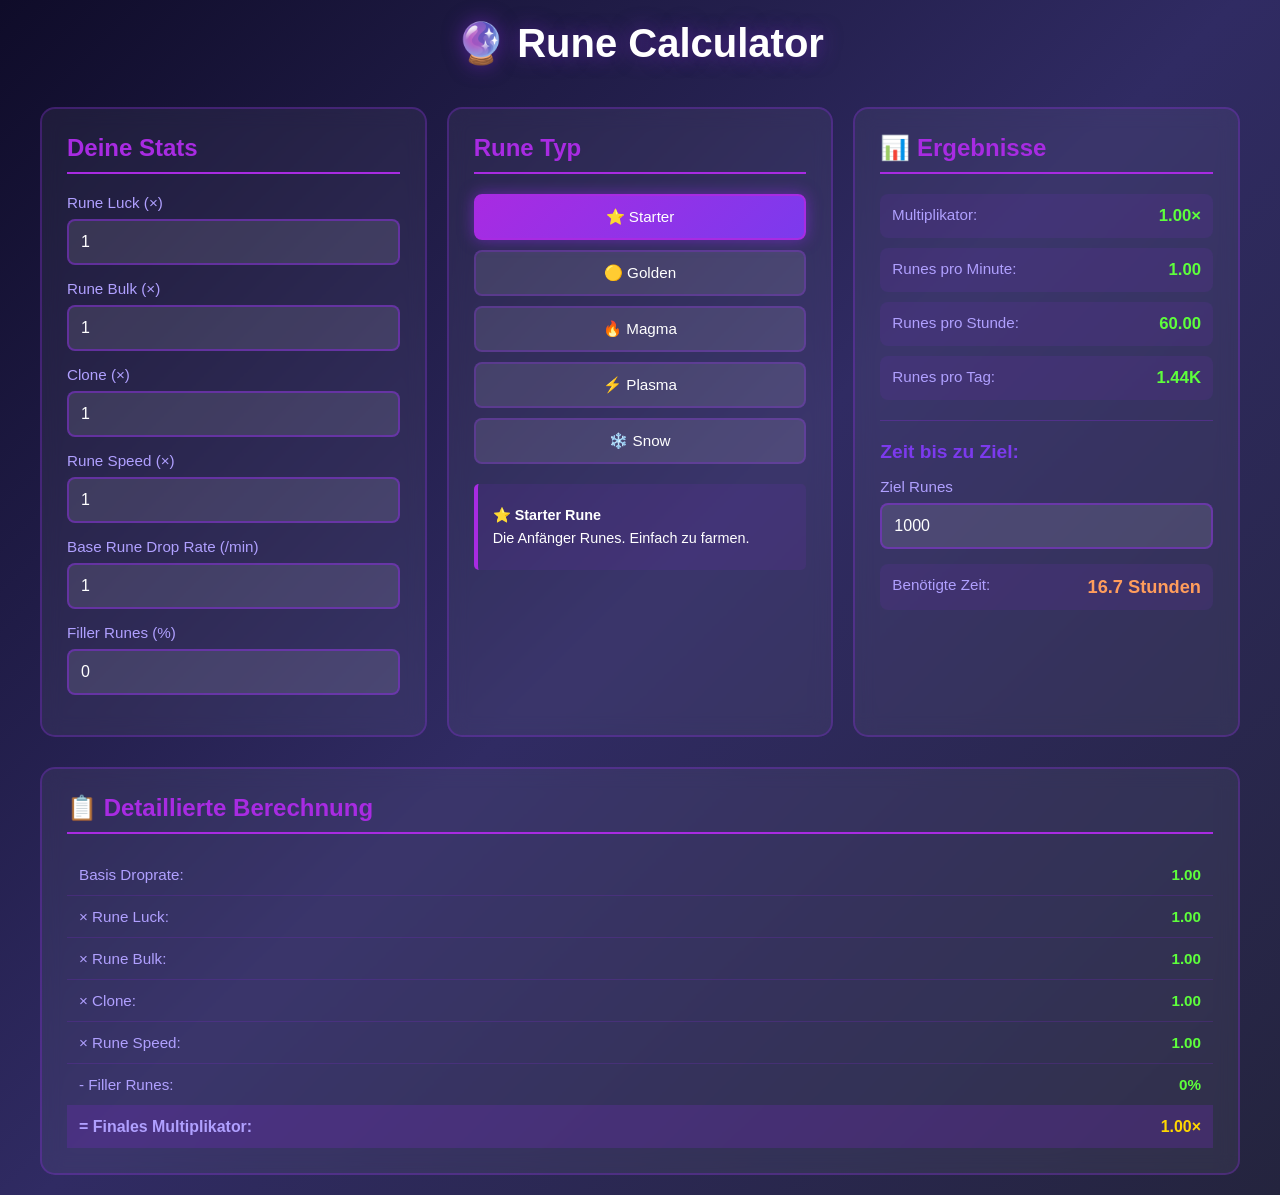
==== rune-calc.html @ be3c0872 "Add Rune Calculator - HTML, CSS, JavaScript" ====
<!DOCTYPE html>
<html lang="de">
<head>
    <meta charset="UTF-8">
    <meta name="viewport" content="width=device-width, initial-scale=1.0">
    <title>Rune Calculator</title>
    <link rel="stylesheet" href="rune-style.css">
</head>
<body>
    <div class="container">
        <h1>🔮 Rune Calculator</h1>
        
        <div class="main-grid">
            <!-- Input Panel -->
            <div class="input-panel">
                <h2>Deine Stats</h2>
                
                <div class="input-group">
                    <label>Rune Luck (×)</label>
                    <input type="number" id="runeLuck" value="1" min="1" step="0.1" oninput="calculate()">
                </div>

                <div class="input-group">
                    <label>Rune Bulk (×)</label>
                    <input type="number" id="runeBulk" value="1" min="1" step="0.1" oninput="calculate()">
                </div>

                <div class="input-group">
                    <label>Clone (×)</label>
                    <input type="number" id="clone" value="1" min="1" step="0.1" oninput="calculate()">
                </div>

                <div class="input-group">
                    <label>Rune Speed (×)</label>
                    <input type="number" id="runeSpeed" value="1" min="0.1" step="0.1" oninput="calculate()">
                </div>

                <div class="input-group">
                    <label>Base Rune Drop Rate (/min)</label>
                    <input type="number" id="baseDropRate" value="1" min="0.1" step="0.1" oninput="calculate()">
                </div>

                <div class="input-group">
                    <label>Filler Runes (%)</label>
                    <input type="number" id="fillerRunes" value="0" min="0" max="100" step="1" oninput="calculate()">
                </div>
            </div>

            <!-- Rune Types Selection -->
            <div class="rune-types-panel">
                <h2>Rune Typ</h2>
                
                <div class="rune-type-selector">
                    <button class="rune-btn active" data-type="starter" onclick="selectRuneType('starter')">
                        ⭐ Starter
                    </button>
                    <button class="rune-btn" data-type="golden" onclick="selectRuneType('golden')">
                        🟡 Golden
                    </button>
                    <button class="rune-btn" data-type="magma" onclick="selectRuneType('magma')">
                        🔥 Magma
                    </button>
                    <button class="rune-btn" data-type="plasma" onclick="selectRuneType('plasma')">
                        ⚡ Plasma
                    </button>
                    <button class="rune-btn" data-type="snow" onclick="selectRuneType('snow')">
                        ❄️ Snow
                    </button>
                </div>

                <div class="rune-info">
                    <p id="runeTypeInfo">Wähle einen Rune Typ</p>
                </div>
            </div>

            <!-- Results Panel -->
            <div class="results-panel">
                <h2>📊 Ergebnisse</h2>
                
                <div class="result-item">
                    <span>Multiplikator:</span>
                    <strong id="multiplier">1.00×</strong>
                </div>

                <div class="result-item">
                    <span>Runes pro Minute:</span>
                    <strong id="runesPerMin">1.00</strong>
                </div>

                <div class="result-item">
                    <span>Runes pro Stunde:</span>
                    <strong id="runesPerHour">60.00</strong>
                </div>

                <div class="result-item">
                    <span>Runes pro Tag:</span>
                    <strong id="runesPerDay">86,400.00</strong>
                </div>

                <hr>

                <h3>Zeit bis zu Ziel:</h3>
                
                <div class="input-group">
                    <label>Ziel Runes</label>
                    <input type="number" id="targetRunes" value="1000" oninput="calculate()">
                </div>

                <div class="result-item time-result">
                    <span>Benötigte Zeit:</span>
                    <strong id="timeNeeded">-</strong>
                </div>
            </div>
        </div>

        <!-- Details Table -->
        <div class="details-section">
            <h2>📋 Detaillierte Berechnung</h2>
            <table class="details-table">
                <tr>
                    <td>Basis Droprate:</td>
                    <td id="detail-base">1.00</td>
                </tr>
                <tr>
                    <td>× Rune Luck:</td>
                    <td id="detail-luck">1.00</td>
                </tr>
                <tr>
                    <td>× Rune Bulk:</td>
                    <td id="detail-bulk">1.00</td>
                </tr>
                <tr>
                    <td>× Clone:</td>
                    <td id="detail-clone">1.00</td>
                </tr>
                <tr>
                    <td>× Rune Speed:</td>
                    <td id="detail-speed">1.00</td>
                </tr>
                <tr>
                    <td>- Filler Runes:</td>
                    <td id="detail-filler">0%</td>
                </tr>
                <tr class="highlight">
                    <td><strong>= Finales Multiplikator:</strong></td>
                    <td><strong id="detail-final">1.00×</strong></td>
                </tr>
            </table>
        </div>
    </div>

    <script src="rune-script.js"></script>
</body>
</html>
---- rune-style.css ----
* {
    margin: 0;
    padding: 0;
    box-sizing: border-box;
}

body {
    background: linear-gradient(135deg, #0f0c29 0%, #302b63 50%, #24243e 100%);
    font-family: 'Segoe UI', Tahoma, Geneva, Verdana, sans-serif;
    color: #fff;
    min-height: 100vh;
    padding: 20px;
}

.container {
    max-width: 1200px;
    margin: 0 auto;
}

h1 {
    text-align: center;
    font-size: 2.5em;
    margin-bottom: 40px;
    text-shadow: 0 0 20px rgba(138, 43, 226, 0.5);
}

h2 {
    font-size: 1.5em;
    margin-bottom: 20px;
    color: #a82be2;
    border-bottom: 2px solid #a82be2;
    padding-bottom: 10px;
}

h3 {
    font-size: 1.2em;
    margin: 20px 0 15px 0;
    color: #7c3aed;
}

.main-grid {
    display: grid;
    grid-template-columns: 1fr 1fr 1fr;
    gap: 20px;
    margin-bottom: 30px;
}

/* Input Panel */
.input-panel,
.rune-types-panel,
.results-panel {
    background: rgba(255, 255, 255, 0.05);
    border: 2px solid rgba(138, 43, 226, 0.3);
    border-radius: 15px;
    padding: 25px;
    backdrop-filter: blur(10px);
}

.input-group {
    margin-bottom: 15px;
}

.input-group label {
    display: block;
    margin-bottom: 8px;
    font-size: 0.95em;
    color: #b0a0ff;
    font-weight: 500;
}

.input-group input {
    width: 100%;
    padding: 12px;
    background: rgba(255, 255, 255, 0.1);
    border: 2px solid rgba(138, 43, 226, 0.5);
    border-radius: 8px;
    color: #fff;
    font-size: 1em;
    transition: all 0.3s;
}

.input-group input:focus {
    outline: none;
    background: rgba(138, 43, 226, 0.2);
    border-color: #a82be2;
    box-shadow: 0 0 10px rgba(138, 43, 226, 0.5);
}

/* Rune Type Selector */
.rune-type-selector {
    display: flex;
    flex-direction: column;
    gap: 10px;
    margin-bottom: 20px;
}

.rune-btn {
    padding: 12px;
    background: rgba(255, 255, 255, 0.1);
    border: 2px solid rgba(138, 43, 226, 0.3);
    border-radius: 8px;
    color: #fff;
    font-size: 0.95em;
    cursor: pointer;
    transition: all 0.3s;
    font-weight: 500;
}

.rune-btn:hover {
    background: rgba(138, 43, 226, 0.2);
    border-color: #a82be2;
}

.rune-btn.active {
    background: linear-gradient(135deg, #a82be2 0%, #7c3aed 100%);
    border-color: #a82be2;
    box-shadow: 0 0 15px rgba(138, 43, 226, 0.6);
}

.rune-info {
    background: rgba(138, 43, 226, 0.1);
    border-left: 4px solid #a82be2;
    padding: 15px;
    border-radius: 5px;
    font-size: 0.9em;
    line-height: 1.6;
}

.rune-info p {
    margin: 5px 0;
}

/* Results Panel */
.result-item {
    display: flex;
    justify-content: space-between;
    padding: 12px;
    background: rgba(138, 43, 226, 0.1);
    border-radius: 8px;
    margin-bottom: 10px;
    font-size: 0.95em;
}

.result-item span {
    color: #b0a0ff;
}

.result-item strong {
    color: #5eff3c;
    font-size: 1.1em;
}

.time-result strong {
    color: #ff9d5c;
    font-size: 1.2em;
}

hr {
    border: none;
    border-top: 1px solid rgba(138, 43, 226, 0.3);
    margin: 20px 0;
}

/* Details Section */
.details-section {
    background: rgba(255, 255, 255, 0.05);
    border: 2px solid rgba(138, 43, 226, 0.3);
    border-radius: 15px;
    padding: 25px;
    backdrop-filter: blur(10px);
}

.details-table {
    width: 100%;
    border-collapse: collapse;
}

.details-table tr {
    border-bottom: 1px solid rgba(138, 43, 226, 0.2);
}

.details-table tr:last-child {
    border-bottom: none;
}

.details-table td {
    padding: 12px;
    font-size: 0.95em;
}

.details-table td:first-child {
    color: #b0a0ff;
    font-weight: 500;
}

.details-table td:last-child {
    text-align: right;
    color: #5eff3c;
    font-weight: 600;
}

.details-table tr.highlight {
    background: rgba(138, 43, 226, 0.2);
    font-size: 1.05em;
}

.details-table tr.highlight td:last-child {
    color: #ffd700;
}

/* Responsive */
@media (max-width: 1024px) {
    .main-grid {
        grid-template-columns: 1fr 1fr;
    }

    .rune-types-panel {
        grid-column: 1 / -1;
    }
}

@media (max-width: 768px) {
    .main-grid {
        grid-template-columns: 1fr;
    }

    h1 {
        font-size: 2em;
    }

    .rune-type-selector {
        display: grid;
        grid-template-columns: 1fr 1fr;
        gap: 10px;
    }
}
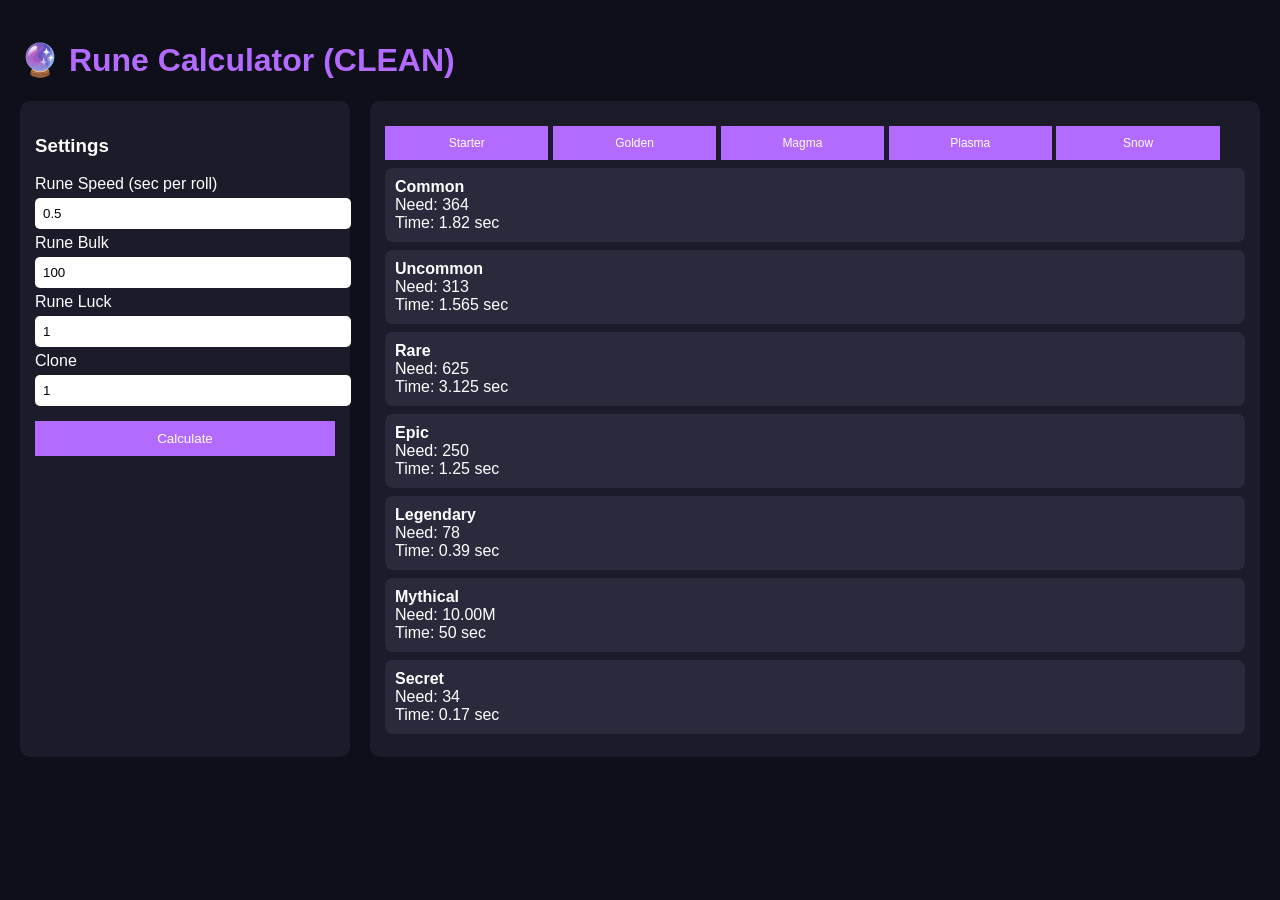
==== commit 0481ab59: "Create rune-calc.html" ====
--- a/rune-calc.html
+++ b/rune-calc.html
@@ -1,154 +1,191 @@
 <!DOCTYPE html>
-<html lang="de">
+<html lang="en">
 <head>
-    <meta charset="UTF-8">
-    <meta name="viewport" content="width=device-width, initial-scale=1.0">
-    <title>Rune Calculator</title>
-    <link rel="stylesheet" href="rune-style.css">
+<meta charset="UTF-8">
+<title>Rune Calculator CLEAN</title>
+<style>
+body {
+  font-family: Arial;
+  background: #0f0f1a;
+  color: white;
+  margin: 0;
+  padding: 20px;
+}
+
+h1 { color: #b36bff; }
+
+.container { display: flex; gap: 20px; }
+
+.panel {
+  background: #1b1b2a;
+  padding: 15px;
+  border-radius: 10px;
+  width: 300px;
+}
+
+input, select {
+  width: 100%;
+  margin: 5px 0;
+  padding: 8px;
+  border-radius: 5px;
+  border: none;
+}
+
+button {
+  width: 100%;
+  padding: 10px;
+  background: #b36bff;
+  border: none;
+  color: white;
+  cursor: pointer;
+  margin-top: 10px;
+}
+
+.tabs button {
+  width: 19%;
+  font-size: 12px;
+}
+
+.rune-list {
+  flex: 1;
+  background: #1b1b2a;
+  padding: 15px;
+  border-radius: 10px;
+}
+
+.rune {
+  background: #2a2a3d;
+  padding: 10px;
+  margin: 8px 0;
+  border-radius: 8px;
+}
+</style>
 </head>
+
 <body>
-    <div class="container">
-        <h1>🔮 Rune Calculator</h1>
-        
-        <div class="main-grid">
-            <!-- Input Panel -->
-            <div class="input-panel">
-                <h2>Deine Stats</h2>
-                
-                <div class="input-group">
-                    <label>Rune Luck (×)</label>
-                    <input type="number" id="runeLuck" value="1" min="1" step="0.1" oninput="calculate()">
-                </div>
 
-                <div class="input-group">
-                    <label>Rune Bulk (×)</label>
-                    <input type="number" id="runeBulk" value="1" min="1" step="0.1" oninput="calculate()">
-                </div>
+<h1>🔮 Rune Calculator (CLEAN)</h1>
 
-                <div class="input-group">
-                    <label>Clone (×)</label>
-                    <input type="number" id="clone" value="1" min="1" step="0.1" oninput="calculate()">
-                </div>
+<div class="container">
 
-                <div class="input-group">
-                    <label>Rune Speed (×)</label>
-                    <input type="number" id="runeSpeed" value="1" min="0.1" step="0.1" oninput="calculate()">
-                </div>
+<div class="panel">
+<h3>Settings</h3>
 
-                <div class="input-group">
-                    <label>Base Rune Drop Rate (/min)</label>
-                    <input type="number" id="baseDropRate" value="1" min="0.1" step="0.1" oninput="calculate()">
-                </div>
+<label>Rune Speed (sec per roll)</label>
+<input id="speed" type="number" step="0.01" value="0.5" min="0.1" max="1">
 
-                <div class="input-group">
-                    <label>Filler Runes (%)</label>
-                    <input type="number" id="fillerRunes" value="0" min="0" max="100" step="1" oninput="calculate()">
-                </div>
-            </div>
+<label>Rune Bulk</label>
+<input id="bulk" type="number" value="100">
 
-            <!-- Rune Types Selection -->
-            <div class="rune-types-panel">
-                <h2>Rune Typ</h2>
-                
-                <div class="rune-type-selector">
-                    <button class="rune-btn active" data-type="starter" onclick="selectRuneType('starter')">
-                        ⭐ Starter
-                    </button>
-                    <button class="rune-btn" data-type="golden" onclick="selectRuneType('golden')">
-                        🟡 Golden
-                    </button>
-                    <button class="rune-btn" data-type="magma" onclick="selectRuneType('magma')">
-                        🔥 Magma
-                    </button>
-                    <button class="rune-btn" data-type="plasma" onclick="selectRuneType('plasma')">
-                        ⚡ Plasma
-                    </button>
-                    <button class="rune-btn" data-type="snow" onclick="selectRuneType('snow')">
-                        ❄️ Snow
-                    </button>
-                </div>
+<label>Rune Luck</label>
+<input id="luck" type="number" value="1">
 
-                <div class="rune-info">
-                    <p id="runeTypeInfo">Wähle einen Rune Typ</p>
-                </div>
-            </div>
+<label>Clone</label>
+<input id="clone" type="number" value="1">
 
-            <!-- Results Panel -->
-            <div class="results-panel">
-                <h2>📊 Ergebnisse</h2>
-                
-                <div class="result-item">
-                    <span>Multiplikator:</span>
-                    <strong id="multiplier">1.00×</strong>
-                </div>
+<button onclick="calc()">Calculate</button>
+</div>
 
-                <div class="result-item">
-                    <span>Runes pro Minute:</span>
-                    <strong id="runesPerMin">1.00</strong>
-                </div>
+<div class="rune-list">
 
-                <div class="result-item">
-                    <span>Runes pro Stunde:</span>
-                    <strong id="runesPerHour">60.00</strong>
-                </div>
+<div class="tabs">
+<button onclick="setType('starter')">Starter</button>
+<button onclick="setType('golden')">Golden</button>
+<button onclick="setType('magma')">Magma</button>
+<button onclick="setType('plasma')">Plasma</button>
+<button onclick="setType('snow')">Snow</button>
+</div>
 
-                <div class="result-item">
-                    <span>Runes pro Tag:</span>
-                    <strong id="runesPerDay">86,400.00</strong>
-                </div>
+<div id="output"></div>
 
-                <hr>
+</div>
+</div>
 
-                <h3>Zeit bis zu Ziel:</h3>
-                
-                <div class="input-group">
-                    <label>Ziel Runes</label>
-                    <input type="number" id="targetRunes" value="1000" oninput="calculate()">
-                </div>
+<script>
+let type = "starter";
 
-                <div class="result-item time-result">
-                    <span>Benötigte Zeit:</span>
-                    <strong id="timeNeeded">-</strong>
-                </div>
-            </div>
-        </div>
+const data = {
+starter: [
+{name:"Common", need:364},
+{name:"Uncommon", need:313},
+{name:"Rare", need:625},
+{name:"Epic", need:250},
+{name:"Legendary", need:78},
+{name:"Mythical", need:10000},
+{name:"Secret", need:34}
+],
 
-        <!-- Details Table -->
-        <div class="details-section">
-            <h2>📋 Detaillierte Berechnung</h2>
-            <table class="details-table">
-                <tr>
-                    <td>Basis Droprate:</td>
-                    <td id="detail-base">1.00</td>
-                </tr>
-                <tr>
-                    <td>× Rune Luck:</td>
-                    <td id="detail-luck">1.00</td>
-                </tr>
-                <tr>
-                    <td>× Rune Bulk:</td>
-                    <td id="detail-bulk">1.00</td>
-                </tr>
-                <tr>
-                    <td>× Clone:</td>
-                    <td id="detail-clone">1.00</td>
-                </tr>
-                <tr>
-                    <td>× Rune Speed:</td>
-                    <td id="detail-speed">1.00</td>
-                </tr>
-                <tr>
-                    <td>- Filler Runes:</td>
-                    <td id="detail-filler">0%</td>
-                </tr>
-                <tr class="highlight">
-                    <td><strong>= Finales Multiplikator:</strong></td>
-                    <td><strong id="detail-final">1.00×</strong></td>
-                </tr>
-            </table>
-        </div>
-    </div>
+golden: [
+{name:"Shiny", need:5720},
+{name:"Regal", need:186},
+{name:"Auric", need:12900}
+],
 
-    <script src="rune-script.js"></script>
+magma: [
+{name:"Charred", need:250000},
+{name:"Ignis", need:5400000},
+{name:"Cinder", need:240}
+],
+
+plasma: [
+{name:"Plasmatic", need:5000000000},
+{name:"Arclight", need:32200},
+{name:"Voltaris", need:62500}
+],
+
+snow: [
+{name:"Snowfall", need:4500},
+{name:"Frostbite", need:36900},
+{name:"Icebound", need:2}
+]
+};
+
+function setType(t){
+type = t;
+calc();
+}
+
+function format(n){
+if(n < 1000) return n;
+const units = ["K","M","B","T","Qa","Qi","Sx","Sp","Oc","No","Dc","Ud","Dd","Td"];
+let i = 0;
+while(n >= 1000 && i < units.length-1){
+n /= 1000;
+i++;
+}
+return n.toFixed(2) + units[i];
+}
+
+function calc(){
+
+let speed = parseFloat(document.getElementById("speed").value);
+let bulk = parseFloat(document.getElementById("bulk").value);
+let luck = parseFloat(document.getElementById("luck").value);
+let clone = parseFloat(document.getElementById("clone").value);
+
+let rollsPerSec = (1 / speed) * bulk * luck;
+
+let html = "";
+
+for(let r of data[type]){
+
+let perSec = rollsPerSec * clone;
+let time = r.need / perSec;
+
+html += `
+<div class="rune">
+<b>${r.name}</b><br>
+Need: ${format(r.need)}<br>
+Time: ${format(time)} sec
+</div>
+`;
+}
+
+document.getElementById("output").innerHTML = html;
+}
+
+calc();
+</script>
+
 </body>
-</html>+</html>
